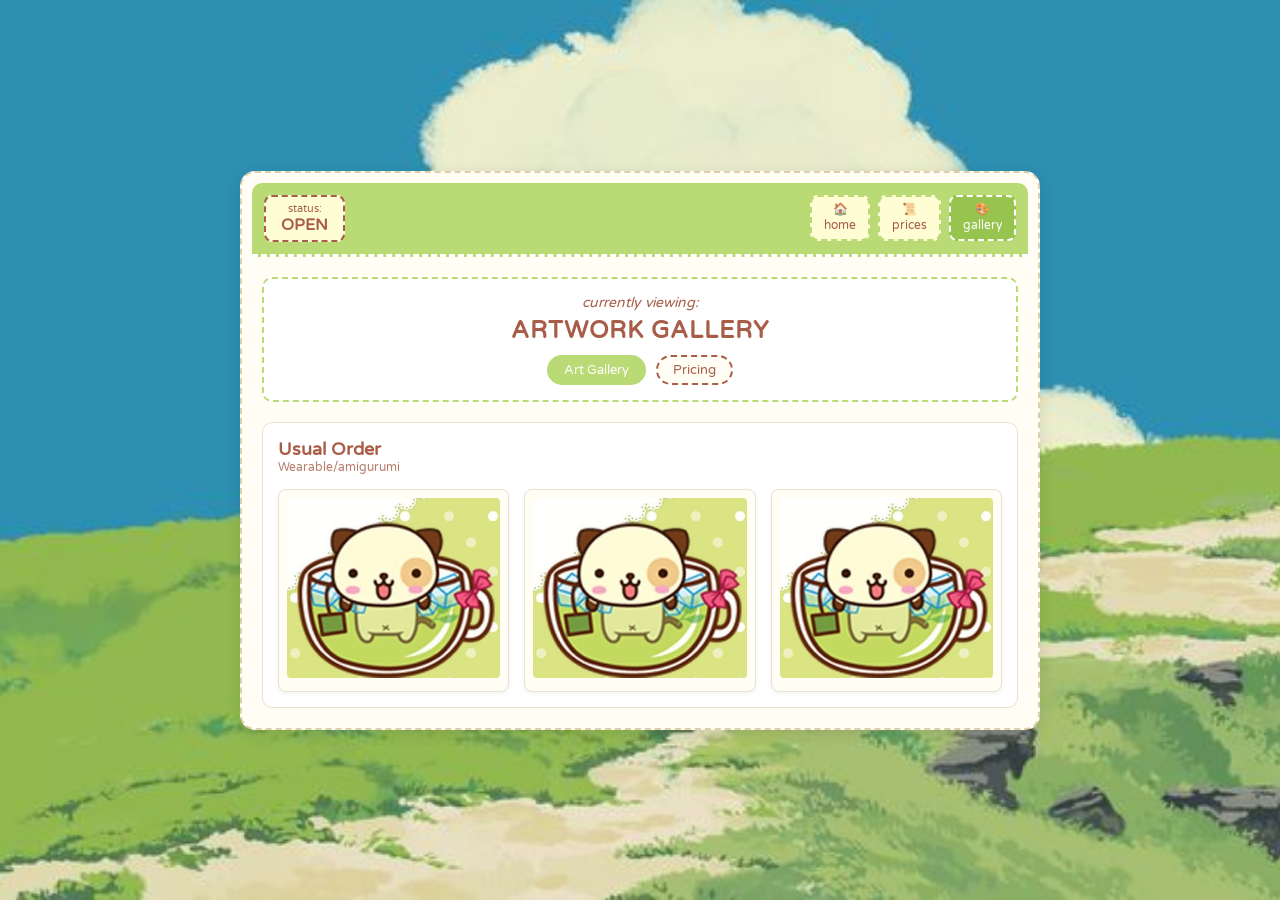
==== gallery.html @ 9a856f13 "Add files via upload" ====
<!DOCTYPE html>
<html lang="id">
<head>
    <meta charset="UTF-8">
    <meta name="viewport" content="width=device-width, initial-scale=1.0">
    <title>Artwork Gallery</title>
    <link rel="stylesheet" href="style.css">
    <link href="https://fonts.googleapis.com/css2?family=Varela+Round&display=swap" rel="stylesheet">
</head>
<body>

    <!-- Menggunakan container yang sama agar ukurannya sama dengan halaman utama -->
    <div class="card-container">
        
        <!-- BAGIAN 1: Navigasi Atas & Status -->
        <div class="gallery-top-nav">
            <div class="status-box">
                <span class="status-label">status:</span>
                <span class="status-value">OPEN</span>
            </div>
            
            <div class="nav-buttons-group">
                <a href="index.html" class="nav-box-btn">🏠<br>home</a>
                <a href="prices.html" class="nav-box-btn">📜<br>prices</a>
                <a href="gallery.html" class="nav-box-btn active-box">🎨<br>gallery</a>
            </div>
        </div>

        <!-- BAGIAN 2: Header Gallery Tengah -->
        <div class="gallery-viewing-header">
            <p class="currently-text">currently viewing:</p>
            <h1 class="gallery-main-title">ARTWORK GALLERY</h1>
            <div class="gallery-sub-tabs">
                <a href="gallery.html" class="sub-tab-btn active-tab">Art Gallery</a>
                <a href="prices.html" class="sub-tab-btn">Pricing</a>
            </div>
        </div>

        <!-- BAGIAN 3: Grid Foto/Artwork -->
        <div class="gallery-showcase">
            <div class="style-title-section">
                <h2>Usual Order</h2>
                <p>Wearable/amigurumi</p>
            </div>
            
            <!-- Grid Gambar (ganti/tambah gambar di sini) -->
            <div class="art-grid">
                <div class="art-card"><img src="images/profile.jpg" alt="Art 1"></div>
                <div class="art-card"><img src="images/profile.jpg" alt="Art 2"></div>
                <div class="art-card"><img src="images/profile.jpg" alt="Art 3"></div>
            </div>
        </div>

    </div>

</body>
</html>
---- style.css ----
/* Variabel Warna agar mudah diganti */
:root {
    --bg-cream: #FFFDF4;
    --text-brown: #A85D48;
    --text-green: #8DB942;
    --light-green: #B9DA74;
    --dark-green: #97C44E;
    --btn-yellow: #FEFDD4;
}

* {
    margin: 0;
    padding: 0;
    box-sizing: border-box;
    font-family: 'Varela Round', sans-serif; /* Font bulat lucu */
}

/* Background luar */
body {
    /* 1. Panggil foto kamu dari folder images */
    background-image: url('images/bg-site.jpg'); 
    
    /* 2. Mengatur agar foto memenuhi seluruh layar monitor */
    background-size: cover; 
    
    /* 3. Mengatur agar posisi foto selalu pas di tengah layar */
    background-position: center; 
    
    /* 4. Mencegah gambar berulang-ulang jika layarnya besar */
    background-repeat: no-repeat; 
    
    /* 5. Efek keren: Background tetap diam/tidak bergerak saat di-scroll */
    background-attachment: fixed; 
    
    min-height: 100vh;
    display: flex;
    justify-content: center;
    align-items: center;
    padding: 20px;
}

/* Container Utama yang menyerupai 'Kartu' */
.card-container {
    background-color: var(--bg-cream);
    width: 100%;
    max-width: 800px;
    border-radius: 15px;
    border: 2px dashed #DCCFAD; /* Efek jahitan */
    padding: 10px;
    box-shadow: 0 4px 15px rgba(0,0,0,0.1);
}

/* Header */
.header-section {
    position: relative;
    width: 100%;
    height: 180px;
    border-radius: 10px 10px 0 0;
    overflow: hidden;
}

.header-bg {
    width: 100%;
    height: 100%;
    object-fit: cover;
}

.site-title {
    position: absolute;
    top: 15px;
    right: 20px;
    color: white;
    font-size: 28px;
    text-shadow: 2px 2px 0px #A1C6EE; /* Efek outline teks tebal */
}

.credit {
    position: absolute;
    bottom: 10px;
    right: 15px;
    color: #555;
    font-size: 12px;
    font-weight: bold;
}

/* Welcome Bar */
.welcome-bar {
    background-color: var(--light-green);
    color: white;
    text-align: center;
    padding: 10px;
    margin: 10px 0;
    border-radius: 8px;
    font-size: 16px;
    letter-spacing: 1px;
}

/* Layout Utama (3 Kolom) */
.main-content {
    display: grid;
    grid-template-columns: 200px 1fr 180px;
    gap: 15px;
    padding: 10px 0;
}

/* ----- KOLOM KIRI ----- */
.col-left {
    display: flex;
    flex-direction: column;
    align-items: center;
}

.profile-pic-container {
    width: 120px;
    height: 120px;
    border-radius: 50%;
    border: 3px solid var(--text-brown);
    overflow: hidden;
    margin-bottom: 10px;
}

.profile-pic {
    width: 100%;
    height: 100%;
    object-fit: cover;
}

.profile-info {
    text-align: center;
    color: var(--text-brown);
    margin-bottom: 15px;
}

.name { font-size: 18px; }
.info { font-size: 14px; opacity: 0.8; }

.green-box {
    background-color: var(--dark-green);
    color: white;
    padding: 15px;
    border-radius: 10px;
    font-size: 12px;
    line-height: 1.5;
    text-align: left;
}

/* ----- KOLOM TENGAH ----- */
.col-center {
    text-align: center;
    color: var(--text-brown);
}

.read-below {
    font-size: 24px;
    letter-spacing: 2px;
    margin-bottom: 5px;
}

.flower-divider {
    color: var(--dark-green);
    margin-bottom: 15px;
    font-size: 14px;
}

.main-desc {
    font-size: 14px;
    line-height: 1.6;
    margin-bottom: 20px;
}

.two-columns {
    display: grid;
    grid-template-columns: 1fr 1fr;
    gap: 15px;
    text-align: left;
}

.sub-col p {
    font-size: 12px;
    line-height: 1.6;
    color: var(--text-brown);
}

.sub-title {
    background-color: var(--light-green);
    color: white;
    text-align: center;
    padding: 5px;
    border-radius: 15px;
    margin-bottom: 10px;
    font-size: 14px;
}

/* ----- KOLOM KANAN ----- */
.col-right {
    background-color: var(--light-green);
    padding: 15px;
    border-radius: 10px;
}

.nav-title {
    color: white;
    text-align: center;
    margin-bottom: 10px;
    font-size: 18px;
    letter-spacing: 2px;
}

.navigation {
    display: flex;
    flex-direction: column;
    gap: 8px;
    margin-bottom: 20px;
}

.navigation a {
    text-decoration: none;
    background-color: var(--btn-yellow);
    color: var(--text-green);
    padding: 8px 15px;
    border-radius: 8px;
    border: 2px solid var(--text-green);
    text-align: center;
    font-size: 14px;
    transition: 0.2s;
}

.navigation a:hover {
    background-color: var(--text-green);
    color: white;
}

.socials {
    list-style: none;
    display: flex;
    flex-direction: column;
    gap: 8px;
}

.socials a {
    text-decoration: none;
    color: white;
    font-size: 14px;
    display: flex;
    justify-content: space-between;
    padding: 0 5px;
}

.socials a:hover {
    text-decoration: underline;
}

.star {
    font-size: 12px;
}
/* ==========================================================
   KODE TAMBAHAN UNTUK HALAMAN GALLERY (
   ========================================================== */

/* Navigasi Atas */
.gallery-top-nav {
    background-color: var(--light-green);
    padding: 12px;
    border-radius: 10px 10px 0 0;
    display: flex;
    justify-content: space-between;
    align-items: center;
    border-bottom: 3px dashed #FFF;
}

.status-box {
    background-color: var(--btn-yellow);
    border: 2px dashed var(--text-brown);
    padding: 5px 15px;
    border-radius: 8px;
    text-align: center;
    color: var(--text-brown);
}
.status-label { font-size: 11px; display: block; }
.status-value { font-weight: bold; font-size: 16px; }

.nav-buttons-group {
    display: flex;
    gap: 8px;
}

.nav-box-btn {
    text-decoration: none;
    background-color: var(--btn-yellow);
    color: var(--text-brown);
    padding: 5px 12px;
    border-radius: 8px;
    border: 2px dashed var(--light-green);
    text-align: center;
    font-size: 12px;
    line-height: 1.3;
}

.nav-box-btn.active-box {
    background-color: var(--dark-green);
    color: white;
    border: 2px dashed white;
}

/* Header Tengah (Viewing) */
.gallery-viewing-header {
    background-color: white;
    border: 2px dashed var(--light-green);
    margin: 20px 10px;
    padding: 15px;
    border-radius: 10px;
    text-align: center;
    color: var(--text-brown);
}

.currently-text { font-size: 14px; font-style: italic; }
.gallery-main-title { font-size: 24px; letter-spacing: 1px; margin: 5px 0; }

.gallery-sub-tabs {
    display: flex;
    justify-content: center;
    gap: 10px;
    margin-top: 10px;
}

.sub-tab-btn {
    text-decoration: none;
    border: 2px dashed var(--text-brown);
    padding: 5px 15px;
    border-radius: 20px;
    color: var(--text-brown);
    font-size: 13px;
    background-color: var(--bg-cream);
}

.sub-tab-btn.active-tab {
    background-color: var(--light-green);
    color: white;
    border-color: var(--light-green);
}

/* Area Konten Gambar */
.gallery-showcase {
    background-color: white;
    margin: 10px;
    padding: 15px;
    border-radius: 10px;
    border: 1px solid #E6E2D3;
}

.style-title-section {
    color: var(--text-brown);
    margin-bottom: 15px;
}
.style-title-section h2 { font-size: 18px; }
.style-title-section p { font-size: 12px; opacity: 0.8; }

/* Grid Gambar */
.art-grid {
    display: grid;
    grid-template-columns: repeat(auto-fill, minmax(180px, 1fr));
    gap: 15px;
}

.art-card {
    background-color: var(--bg-cream);
    border: 1px solid #E6E2D3;
    padding: 8px;
    border-radius: 8px;
    box-shadow: 0 2px 5px rgba(0,0,0,0.05);
}

.art-card img {
    width: 100%;
    height: 180px;
    object-fit: cover;
    border-radius: 4px;
}
/* ==========================================================
   KODE TAMBAHAN UNTUK HALAMAN PRICES 
   ========================================================== */

/* Grid 2x2 untuk sub-tabs */
.prices-sub-tabs-grid {
    display: grid;
    grid-template-columns: 1fr 1fr;
    gap: 10px;
    max-width: 460px;
    margin: 15px auto 0 auto;
}

.prices-sub-tabs-grid .sub-tab-btn {
    text-align: center;
    padding: 8px 10px;
}

/* Box Konten Dua Kolom */
.prices-content-box {
    background-color: white;
    margin: 15px 10px;
    padding: 20px;
    border-radius: 10px;
    border: 2px dashed var(--light-green);
}

.prices-two-columns {
    display: grid;
    grid-template-columns: 1fr 1fr;
    gap: 20px;
}

@media (max-width: 600px) {
    .prices-two-columns { grid-template-columns: 1fr; } /* Agar rapi di HP */
}

.price-col {
    display: flex;
    flex-direction: column;
}

/* Judul Kolom Berbentuk Kapsul Oval */
.price-col-header {
    text-align: center;
    padding: 8px;
    border-radius: 20px;
    font-size: 16px;
    font-weight: bold;
    margin-bottom: 15px;
    border: 2px dashed var(--text-brown);
}

/* Warna pastel penyeimbang warna hijau utama */
.price-col-header.header-left {
    background-color: #E2F5FC; /* Biru langit pastel */
    color: #4A7A96;
}

.price-col-header.header-right {
    background-color: #FFEBF0; /* Pink pastel */
    color: #A9586D;
}

/* Pengaturan List Tulisan */
.price-list {
    list-style: none;
    padding: 0;
}

.price-list li {
    font-size: 13px;
    line-height: 1.6;
    color: var(--text-brown);
    margin-bottom: 12px;
    position: relative;
    padding-left: 15px;
    text-align: left;
}

/* Membuat penanda kustom berbentuk panah ">" */
.price-list li::before {
    content: ">";
    position: absolute;
    left: 0;
    color: var(--dark-green);
    font-weight: bold;
}

/* Bagian Footer */
.prices-footer {
    text-align: center;
    padding: 10px 0;
    margin-top: 15px;
    border-top: 1px dashed #E6E2D3;
}

.credit-bottom {
    font-size: 12px;
    color: var(--text-brown);
    opacity: 0.7;
}
/* ==========================================================
   KODE TAMBAHAN UNTUK HALAMAN TERMS (carrd inspo.jpg MODEL)
   ========================================================== */

/* Header Area */
.terms-header-box {
    display: grid;
    grid-template-columns: 120px 1fr;
    gap: 15px;
    background-color: #E2EFCB; /* Hijau pastel sedikit lebih tua untuk variasi */
    padding: 15px;
    border-radius: 12px;
    border: 2px solid var(--text-green);
    align-items: center;
}

.terms-avatar {
    width: 100%;
    height: 110px;
    object-fit: cover;
    border-radius: 15px; /* Kotak melengkung sesuai gambar */
    border: 2px solid var(--text-brown);
}

.terms-info-area {
    color: var(--text-brown);
    text-align: left;
}

.terms-name { font-size: 22px; font-weight: bold; }
.terms-subtitle { font-size: 14px; margin-bottom: 3px; }
.terms-mini-rules { font-size: 12px; opacity: 0.8; margin-bottom: 10px; }

.terms-badge-row {
    display: flex;
    gap: 10px;
}

.terms-badge {
    background-color: var(--btn-yellow);
    border: 1.5px solid var(--text-brown);
    padding: 4px 12px;
    border-radius: 20px;
    font-size: 11px;
}

/* Navigasi Kapsul Horizontal */
.terms-nav-bar {
    display: flex;
    gap: 10px;
    margin: 15px 0;
}

.terms-nav-pill {
    flex: 1;
    text-decoration: none;
    background-color: var(--btn-yellow);
    color: var(--text-brown);
    padding: 8px 0;
    border-radius: 20px; /* Bentuk kapsul penuh */
    border: 2px solid var(--text-brown);
    text-align: center;
    font-size: 14px;
    font-weight: bold;
}

.terms-nav-pill.active-pill {
    background-color: var(--dark-green);
    color: white;
    border-color: var(--dark-green);
}

/* Main Grid Konten */
.terms-main-grid {
    display: grid;
    grid-template-columns: 1fr 190px;
    gap: 15px;
    margin-bottom: 10px;
}

@media (max-width: 600px) {
    .terms-main-grid { grid-template-columns: 1fr; }
}

/* Kolom Teks Kiri */
.terms-text-block {
    background-color: white;
    padding: 20px;
    border-radius: 10px;
    border: 1px solid #E6E2D3;
}

.terms-welcome-title {
    display: inline-block;
    border: 2px solid var(--dark-green);
    background-color: var(--bg-cream);
    padding: 5px 20px;
    border-radius: 20px;
    color: var(--text-brown);
    font-weight: bold;
    font-size: 15px;
    margin-bottom: 15px;
}

.terms-paragraph {
    font-size: 13px;
    line-height: 1.6;
    color: var(--text-brown);
    margin-bottom: 15px;
    text-align: left;
}

/* Kolom Sosmed Kanan */
.pill-social-list {
    display: flex;
    flex-direction: column;
    gap: 8px;
}

.pill-social-card {
    display: flex;
    text-decoration: none;
    border: 2px solid var(--text-brown);
    border-radius: 20px;
    overflow: hidden;
    background-color: var(--btn-yellow);
    align-items: center;
}

.pill-icon-box {
    background-color: var(--dark-green);
    color: white;
    font-weight: bold;
    width: 45px;
    padding: 6px 0;
    text-align: center;
    border-right: 2px solid var(--text-brown);
    font-size: 14px;
}

.pill-text-box {
    padding-left: 15px;
    color: var(--text-brown);
    font-size: 13px;
    font-weight: bold;
}

/* Footer Bawah */
.terms-footer-bar {
    background-color: var(--light-green);
    color: white;
    text-align: center;
    padding: 12px;
    border-radius: 10px;
    font-size: 12px;
    border: 2px dashed white; /* Memberi efek jahitan imut pengganti polkadot */
    margin-top: 10px;
}
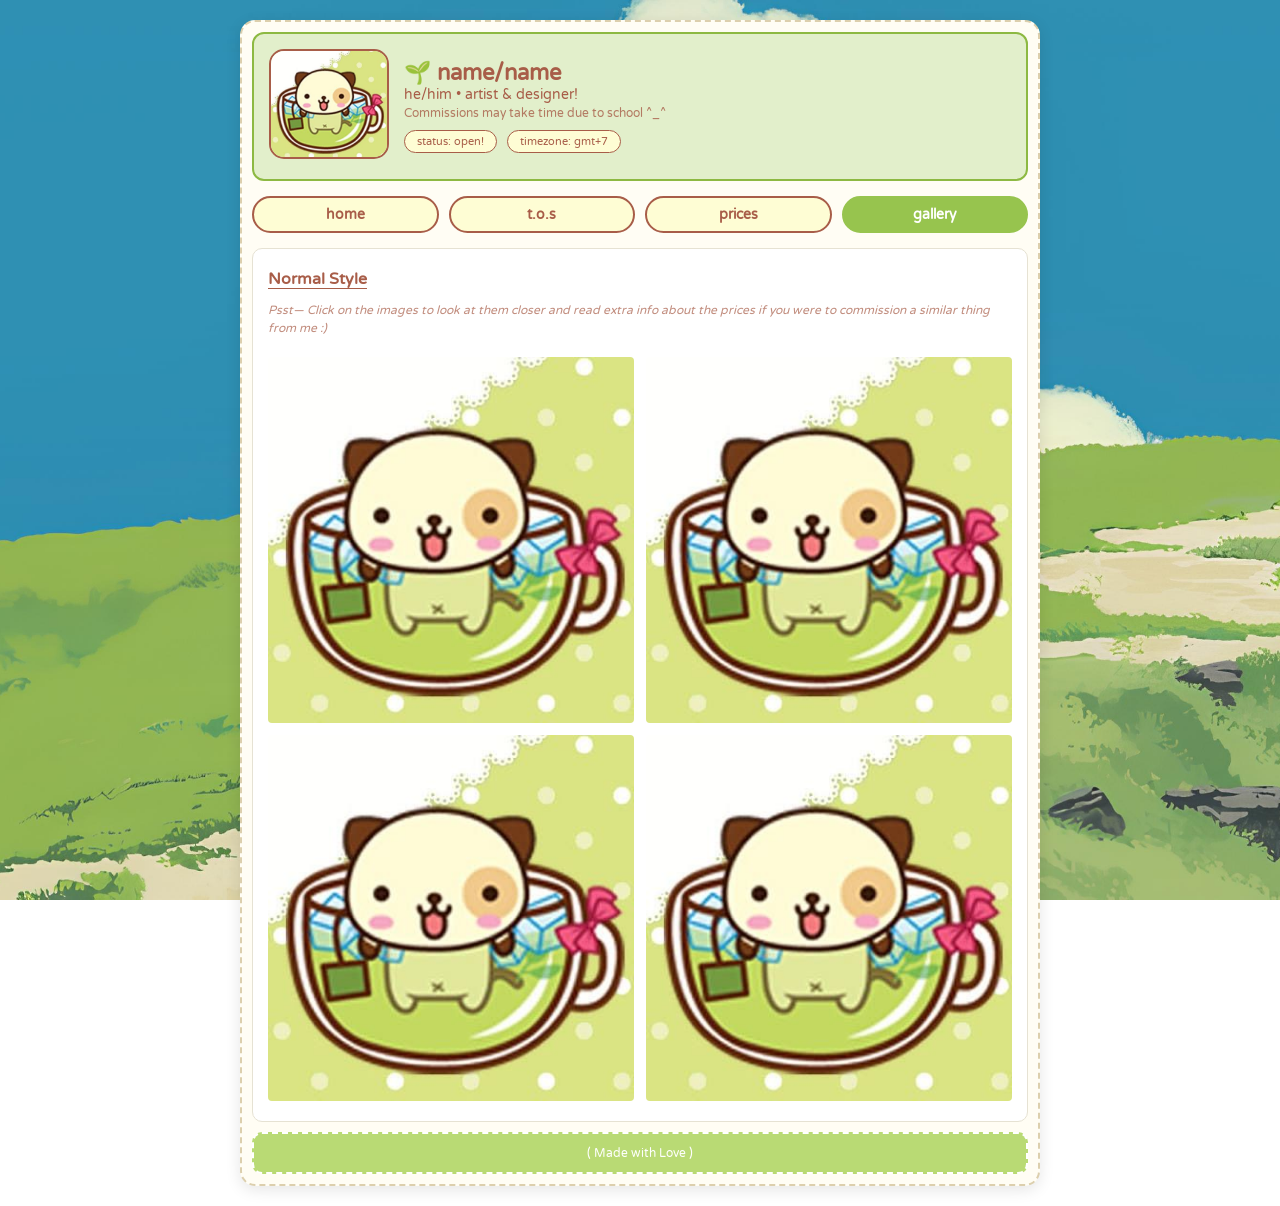
==== commit e7392023: "Add files via upload" ====
--- a/gallery.html
+++ b/gallery.html
@@ -9,47 +9,54 @@
 </head>
 <body>
 
-    <!-- Menggunakan container yang sama agar ukurannya sama dengan halaman utama -->
     <div class="card-container">
         
-        <!-- BAGIAN 1: Navigasi Atas & Status -->
-        <div class="gallery-top-nav">
-            <div class="status-box">
-                <span class="status-label">status:</span>
-                <span class="status-value">OPEN</span>
+        <!-- BAGIAN 1: Header Terbelah (Sama dengan Terms & Prices) -->
+        <header class="terms-header-box">
+            <div class="terms-pfp-area">
+                <img src="images/profile.jpg" alt="Profile" class="terms-avatar">
             </div>
+            <div class="terms-info-area">
+                <h1 class="terms-name">🌱 name/name</h1>
+                <p class="terms-subtitle">he/him • artist & designer!</p>
+                <p class="terms-mini-rules">Commissions may take time due to school ^_^</p>
+                
+                <div class="terms-badge-row">
+                    <span class="terms-badge">status: open!</span>
+                    <span class="terms-badge">timezone: gmt+7</span>
+                </div>
+            </div>
+        </header>
+
+        <!-- BAGIAN 2: Navigasi Kapsul (Tombol Gallery yang Aktif) -->
+        <nav class="terms-nav-bar">
+            <a href="index.html" class="terms-nav-pill">home</a>
+            <a href="terms.html" class="terms-nav-pill">t.o.s</a>
+            <a href="prices.html" class="terms-nav-pill">prices</a>
+            <a href="gallery.html" class="terms-nav-pill active-pill">gallery</a>
+        </nav>
+
+        <!-- BAGIAN 3: Konten Utama Gallery (Grid 2 Kolom) -->
+        <div class="new-gallery-box">
+            <h2 class="gallery-section-title"><u>Normal Style</u></h2>
             
-            <div class="nav-buttons-group">
-                <a href="index.html" class="nav-box-btn">🏠<br>home</a>
-                <a href="prices.html" class="nav-box-btn">📜<br>prices</a>
-                <a href="gallery.html" class="nav-box-btn active-box">🎨<br>gallery</a>
+            <p class="gallery-hint-text">
+                <em>Psst— Click on the images to look at them closer and read extra info about the prices if you were to commission a similar thing from me :)</em>
+            </p>
+            
+            <!-- Grid Gambar 2 Kolom (Ganti nama gambarnya dengan file milikmu sendiri) -->
+            <div class="gallery-2col-grid">
+                <div class="gallery-art-card"><img src="images/profile.jpg" alt="Art 1"></div>
+                <div class="gallery-art-card"><img src="images/profile.jpg" alt="Art 2"></div>
+                <div class="gallery-art-card"><img src="images/profile.jpg" alt="Art 3"></div>
+                <div class="gallery-art-card"><img src="images/profile.jpg" alt="Art 4"></div>
             </div>
         </div>
 
-        <!-- BAGIAN 2: Header Gallery Tengah -->
-        <div class="gallery-viewing-header">
-            <p class="currently-text">currently viewing:</p>
-            <h1 class="gallery-main-title">ARTWORK GALLERY</h1>
-            <div class="gallery-sub-tabs">
-                <a href="gallery.html" class="sub-tab-btn active-tab">Art Gallery</a>
-                <a href="prices.html" class="sub-tab-btn">Pricing</a>
-            </div>
-        </div>
-
-        <!-- BAGIAN 3: Grid Foto/Artwork -->
-        <div class="gallery-showcase">
-            <div class="style-title-section">
-                <h2>Usual Order</h2>
-                <p>Wearable/amigurumi</p>
-            </div>
-            
-            <!-- Grid Gambar (ganti/tambah gambar di sini) -->
-            <div class="art-grid">
-                <div class="art-card"><img src="images/profile.jpg" alt="Art 1"></div>
-                <div class="art-card"><img src="images/profile.jpg" alt="Art 2"></div>
-                <div class="art-card"><img src="images/profile.jpg" alt="Art 3"></div>
-            </div>
-        </div>
+        <!-- BAGIAN 4: Footer Bawah -->
+        <footer class="terms-footer-bar">
+            ( Made with Love )
+        </footer>
 
     </div>
 
--- a/style.css
+++ b/style.css
@@ -254,232 +254,61 @@
     font-size: 12px;
 }
 /* ==========================================================
-   KODE TAMBAHAN UNTUK HALAMAN GALLERY (
+   KODE BARU HALAMAN GALLERY 2 KOLOM 
    ========================================================== */
 
-/* Navigasi Atas */
-.gallery-top-nav {
-    background-color: var(--light-green);
-    padding: 12px;
-    border-radius: 10px 10px 0 0;
-    display: flex;
-    justify-content: space-between;
-    align-items: center;
-    border-bottom: 3px dashed #FFF;
-}
-
-.status-box {
-    background-color: var(--btn-yellow);
-    border: 2px dashed var(--text-brown);
-    padding: 5px 15px;
-    border-radius: 8px;
-    text-align: center;
-    color: var(--text-brown);
-}
-.status-label { font-size: 11px; display: block; }
-.status-value { font-weight: bold; font-size: 16px; }
-
-.nav-buttons-group {
-    display: flex;
-    gap: 8px;
-}
-
-.nav-box-btn {
-    text-decoration: none;
-    background-color: var(--btn-yellow);
-    color: var(--text-brown);
-    padding: 5px 12px;
-    border-radius: 8px;
-    border: 2px dashed var(--light-green);
-    text-align: center;
-    font-size: 12px;
-    line-height: 1.3;
-}
-
-.nav-box-btn.active-box {
-    background-color: var(--dark-green);
-    color: white;
-    border: 2px dashed white;
-}
-
-/* Header Tengah (Viewing) */
-.gallery-viewing-header {
+/* Wadah putih utama konten galeri */
+.new-gallery-box {
     background-color: white;
-    border: 2px dashed var(--light-green);
-    margin: 20px 10px;
-    padding: 15px;
-    border-radius: 10px;
-    text-align: center;
-    color: var(--text-brown);
-}
-
-.currently-text { font-size: 14px; font-style: italic; }
-.gallery-main-title { font-size: 24px; letter-spacing: 1px; margin: 5px 0; }
-
-.gallery-sub-tabs {
-    display: flex;
-    justify-content: center;
-    gap: 10px;
-    margin-top: 10px;
-}
-
-.sub-tab-btn {
-    text-decoration: none;
-    border: 2px dashed var(--text-brown);
-    padding: 5px 15px;
-    border-radius: 20px;
-    color: var(--text-brown);
-    font-size: 13px;
-    background-color: var(--bg-cream);
-}
-
-.sub-tab-btn.active-tab {
-    background-color: var(--light-green);
-    color: white;
-    border-color: var(--light-green);
-}
-
-/* Area Konten Gambar */
-.gallery-showcase {
-    background-color: white;
-    margin: 10px;
-    padding: 15px;
+    padding: 20px 15px;
     border-radius: 10px;
     border: 1px solid #E6E2D3;
-}
-
-.style-title-section {
-    color: var(--text-brown);
-    margin-bottom: 15px;
-}
-.style-title-section h2 { font-size: 18px; }
-.style-title-section p { font-size: 12px; opacity: 0.8; }
-
-/* Grid Gambar */
-.art-grid {
-    display: grid;
-    grid-template-columns: repeat(auto-fill, minmax(180px, 1fr));
-    gap: 15px;
-}
-
-.art-card {
-    background-color: var(--bg-cream);
-    border: 1px solid #E6E2D3;
-    padding: 8px;
-    border-radius: 8px;
-    box-shadow: 0 2px 5px rgba(0,0,0,0.05);
-}
-
-.art-card img {
-    width: 100%;
-    height: 180px;
-    object-fit: cover;
-    border-radius: 4px;
-}
-/* ==========================================================
-   KODE TAMBAHAN UNTUK HALAMAN PRICES 
-   ========================================================== */
-
-/* Grid 2x2 untuk sub-tabs */
-.prices-sub-tabs-grid {
+    text-align: left;
+}
+
+/* Judul Gaya Gambar (Normal Style) */
+.gallery-section-title {
+    font-size: 16px;
+    font-weight: bold;
+    color: var(--text-brown);
+    margin-bottom: 12px;
+}
+.gallery-section-title u {
+    text-underline-position: under;
+}
+
+/* Teks Petunjuk Italic */
+.gallery-hint-text {
+    font-size: 12px;
+    line-height: 1.5;
+    color: var(--text-brown);
+    opacity: 0.7;
+    margin-bottom: 20px;
+}
+
+/* Grid Pembagi 2 Kolom Samping */
+.gallery-2col-grid {
     display: grid;
     grid-template-columns: 1fr 1fr;
-    gap: 10px;
-    max-width: 460px;
-    margin: 15px auto 0 auto;
-}
-
-.prices-sub-tabs-grid .sub-tab-btn {
-    text-align: center;
-    padding: 8px 10px;
-}
-
-/* Box Konten Dua Kolom */
-.prices-content-box {
-    background-color: white;
-    margin: 15px 10px;
-    padding: 20px;
-    border-radius: 10px;
-    border: 2px dashed var(--light-green);
-}
-
-.prices-two-columns {
-    display: grid;
-    grid-template-columns: 1fr 1fr;
-    gap: 20px;
-}
-
-@media (max-width: 600px) {
-    .prices-two-columns { grid-template-columns: 1fr; } /* Agar rapi di HP */
-}
-
-.price-col {
-    display: flex;
-    flex-direction: column;
-}
-
-/* Judul Kolom Berbentuk Kapsul Oval */
-.price-col-header {
-    text-align: center;
-    padding: 8px;
-    border-radius: 20px;
-    font-size: 16px;
-    font-weight: bold;
-    margin-bottom: 15px;
-    border: 2px dashed var(--text-brown);
-}
-
-/* Warna pastel penyeimbang warna hijau utama */
-.price-col-header.header-left {
-    background-color: #E2F5FC; /* Biru langit pastel */
-    color: #4A7A96;
-}
-
-.price-col-header.header-right {
-    background-color: #FFEBF0; /* Pink pastel */
-    color: #A9586D;
-}
-
-/* Pengaturan List Tulisan */
-.price-list {
-    list-style: none;
-    padding: 0;
-}
-
-.price-list li {
-    font-size: 13px;
-    line-height: 1.6;
-    color: var(--text-brown);
-    margin-bottom: 12px;
-    position: relative;
-    padding-left: 15px;
-    text-align: left;
-}
-
-/* Membuat penanda kustom berbentuk panah ">" */
-.price-list li::before {
-    content: ">";
-    position: absolute;
-    left: 0;
-    color: var(--dark-green);
-    font-weight: bold;
-}
-
-/* Bagian Footer */
-.prices-footer {
-    text-align: center;
-    padding: 10px 0;
-    margin-top: 15px;
-    border-top: 1px dashed #E6E2D3;
-}
-
-.credit-bottom {
-    font-size: 12px;
-    color: var(--text-brown);
-    opacity: 0.7;
-}
+    gap: 12px;
+}
+
+/* Kotak Pembungkus Setiap Gambar */
+.gallery-art-card {
+    background-color: var(--bg-cream);
+    border-radius: 4px;
+    overflow: hidden;
+}
+
+.gallery-art-card img {
+    width: 100%;
+    height: auto;
+    display: block;
+    object-fit: cover;
+}
+
 /* ==========================================================
-   KODE TAMBAHAN UNTUK HALAMAN TERMS (carrd inspo.jpg MODEL)
+   KODE TAMBAHAN UNTUK HALAMAN TERMS 
    ========================================================== */
 
 /* Header Area */
@@ -635,4 +464,168 @@
     font-size: 12px;
     border: 2px dashed white; /* Memberi efek jahitan imut pengganti polkadot */
     margin-top: 10px;
+}
+/* ==========================================================
+   KODE SENSOR OTOMATIS UNTUK TAMPILAN HP (MOBILE RESPONSIVE)
+   ========================================================== */
+
+@media (max-width: 768px) {
+    /* 1. Mengubah susunan 3 kolom samping di halaman utama menjadi 1 kolom ke bawah */
+    .main-content {
+        grid-template-columns: 1fr; /* Kolom otomatis numpuk ke bawah */
+        gap: 20px;
+    }
+
+    /* 2. Mengatur ukuran kotak utama agar pas dengan layar HP */
+    .card-container {
+        padding: 15px;
+        margin: 5px;
+        width: 100%;
+    }
+
+    /* 3. Menyesuaikan tinggi gambar header di HP agar tidak terlalu besar */
+    .header-section {
+        height: 130px;
+    }
+
+    /* 4. Mengecilkan ukuran teks judul agar muat di HP */
+    .site-title {
+        font-size: 22px;
+        right: 15px;
+        top: 10px;
+    }
+
+    /* 5. Membuat susunan 2 kolom di dalam menu 'one' dan 'two' menjadi tegak lurus */
+    .two-columns {
+        grid-template-columns: 1fr;
+    }
+}
+/* ==========================================================
+   KODE BARU HALAMAN PRICES DUA KOLOM 
+   ========================================================== */
+
+/* Grid utama pembagi kolom kiri dan kanan */
+.new-prices-grid {
+    display: grid;
+    grid-template-columns: 1.1fr 0.9fr;
+    gap: 15px;
+    background-color: white;
+    padding: 20px 15px;
+    border-radius: 10px;
+    border: 1px solid #E6E2D3;
+}
+
+@media (max-width: 600px) {
+    .new-prices-grid { grid-template-columns: 1fr; } /* Otomatis susun ke bawah di HP */
+}
+
+/* Pengaturan teks judul kolom */
+.prices-main-title {
+    font-size: 14px;
+    font-weight: bold;
+    color: var(--text-brown);
+    text-align: center;
+    line-height: 1.4;
+}
+
+.prices-main-title u {
+    text-underline-position: under;
+}
+
+.sub-title-text {
+    display: block;
+    font-size: 11px;
+    font-weight: normal;
+    opacity: 0.8;
+    margin-top: 2px;
+}
+
+/* Pembatas model keriting bergelombang */
+.curly-divider {
+    text-align: center;
+    color: #C3D3A2; /* Warna hijau daun pastel muda */
+    font-size: 14px;
+    letter-spacing: -1px;
+    margin: 8px 0;
+    user-select: none;
+}
+
+/* Desain Tabel Harga Utama */
+.prices-table {
+    width: 100%;
+    border-collapse: collapse;
+    font-size: 12.5px;
+    color: var(--text-brown);
+    margin-bottom: 20px;
+}
+
+.prices-table td {
+    padding: 6px 4px;
+    text-align: left;
+}
+
+/* Merapikan letak kolom nominal harga */
+.prices-table td:nth-child(2),
+.prices-table td:nth-child(4) {
+    text-align: right;
+    font-weight: bold;
+    padding-right: 10px;
+}
+
+/* Garis pembatas horizontal tipis di dalam tabel */
+.prices-table tr {
+    border-bottom: 1px dashed #E6E2D3;
+}
+
+.prices-table tr.border-bottom-row {
+    border-bottom: 2px solid var(--text-brown);
+}
+
+/* Bagian Do Note & List Berbentuk Kotak Kecil */
+.do-note-section {
+    margin-top: 15px;
+}
+
+.do-note-title {
+    font-size: 13px;
+    font-weight: bold;
+    color: var(--text-brown);
+    text-align: center;
+    margin-bottom: 10px;
+}
+
+.square-list {
+    list-style: none;
+    padding: 0;
+    margin: 0;
+}
+
+.square-list li {
+    font-size: 11.5px;
+    line-height: 1.5;
+    color: var(--text-brown);
+    margin-bottom: 10px;
+    position: relative;
+    padding-left: 15px;
+    text-align: left;
+}
+
+/* Membuat penanda list berbentuk kotak persegi kecil hijau */
+.square-list li::before {
+    content: "";
+    position: absolute;
+    left: 2px;
+    top: 5px;
+    width: 5px;
+    height: 5px;
+    background-color: #B2C891; /* Kotak pastel hijau */
+    border-radius: 1px;
+}
+
+/* Khusus list sebelah kanan agar jaraknya lebih renggang pas */
+.right-list {
+    margin-top: 15px;
+}
+.right-list li {
+    margin-bottom: 8px;
 }
